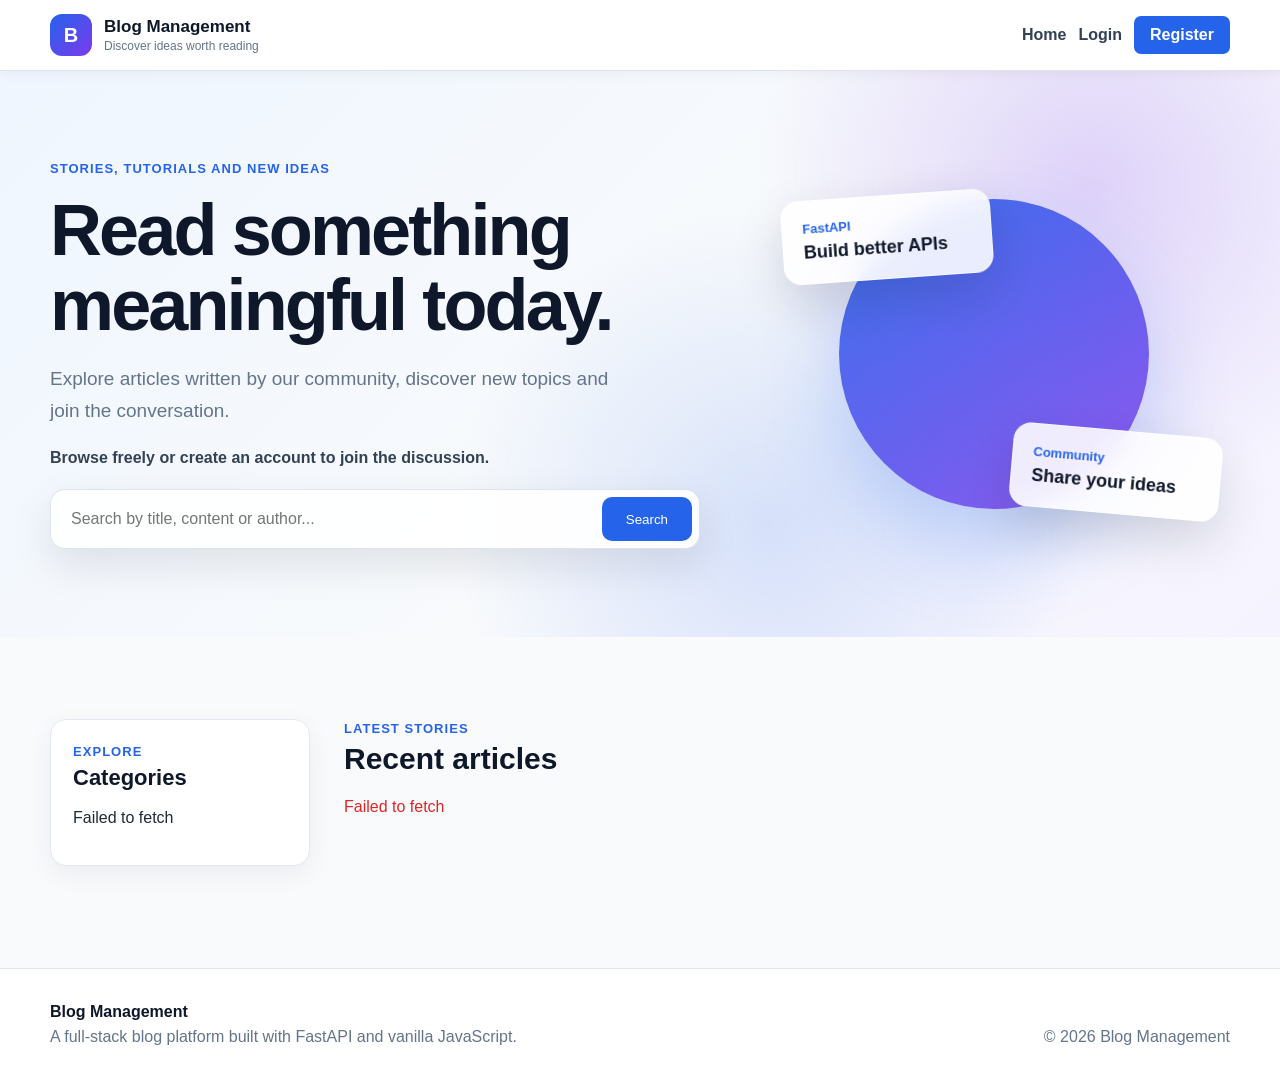
==== frontend/index.html @ 799d3f11 "simple Front has done" ====
<!DOCTYPE html>
<html lang="en">
<head>
    <meta charset="UTF-8">

    <meta
        name="viewport"
        content="width=device-width, initial-scale=1.0"
    >

    <title>Blog Management</title>

    <link rel="stylesheet" href="css/style.css">
</head>

<body>

<header class="site-header home-header">
    <a class="site-brand" href="index.html">
        <span class="brand-icon">B</span>

        <span>
            <strong>Blog Management</strong>
            <small>Discover ideas worth reading</small>
        </span>
    </a>

    <nav class="header-actions">
        <a
            class="nav-link"
            href="index.html"
        >
            Home
        </a>

        <a
            id="dashboard-link"
            class="nav-link hidden"
            href="dashboard.html"
        >
            Dashboard
        </a>

        <a
            id="create-blog-link"
            class="primary-link hidden"
            href="create-blog.html"
        >
            Create blog
        </a>

        <a
            id="login-link"
            class="nav-link"
            href="login.html"
        >
            Login
        </a>

        <a
            id="register-link"
            class="primary-link"
            href="register.html"
        >
            Register
        </a>
        <a
            id="profile-link"
            class="nav-link hidden"
            href="profile.html"
        >
            Profile
        </a>
        
        <button
            id="logout-button"
            class="outline-button hidden"
            type="button"
        >
            Logout
        </button>
    </nav>
</header>


<main>
    <section class="hero-section">
        <div class="hero-content">
            <span class="hero-label">
                Stories, tutorials and new ideas
            </span>

            <h1>
                Read something meaningful today.
            </h1>

            <p>
                Explore articles written by our community,
                discover new topics and join the conversation.
            </p>

            <div class="hero-user-row">
                <p id="welcome-message">
                    Loading your account...
                </p>
            </div>

            <div class="hero-search">
                <input
                    id="search-input"
                    type="search"
                    placeholder="Search by title, content or author..."
                    aria-label="Search blogs"
                >

                <button
                    id="search-button"
                    type="button"
                >
                    Search
                </button>
            </div>
        </div>

        <div class="hero-decoration" aria-hidden="true">
            <div class="floating-card floating-card-one">
                <span>FastAPI</span>
                <strong>Build better APIs</strong>
            </div>

            <div class="floating-card floating-card-two">
                <span>Community</span>
                <strong>Share your ideas</strong>
            </div>

            <div class="hero-circle"></div>
        </div>
    </section>


    <section class="home-layout page-container">
        <aside class="categories-panel">
            <div class="panel-heading">
                <div>
                    <span class="section-label">Explore</span>
                    <h2>Categories</h2>
                </div>

                <button
                    id="clear-category-button"
                    class="text-button hidden"
                    type="button"
                >
                    Clear
                </button>
            </div>

            <p id="categories-message">
                Loading categories...
            </p>

            <div
                id="categories-container"
                class="category-chips"
            ></div>
        </aside>


        <div class="content-column">
            <section
                id="featured-section"
                class="featured-section hidden"
            >
                <div class="section-heading">
                    <div>
                        <span class="section-label">Featured</span>
                        <h2>Start with this article</h2>
                    </div>
                </div>

                <div id="featured-blog-container"></div>
            </section>


            <section class="latest-section">
                <div class="section-heading latest-heading">
                    <div>
                        <span class="section-label">Latest stories</span>
                        <h2 id="articles-title">Recent articles</h2>
                    </div>

                    <span
                        id="articles-count"
                        class="result-count"
                    ></span>
                </div>

                <div id="blogs-loading" class="loading-state">
                    <div class="loading-spinner"></div>
                    <p>Loading articles...</p>
                </div>

                <div
                    id="blogs-empty"
                    class="empty-state hidden"
                >
                    <div class="empty-icon">📚</div>
                    <h3>No articles found</h3>
                    <p>
                        Try another search term or select
                        a different category.
                    </p>
                </div>

                <p
                    id="blogs-message"
                    class="error-message"
                ></p>

                <div
                    id="blogs-container"
                    class="blogs-grid"
                ></div>

                <nav
                    id="pagination"
                    class="pagination hidden"
                    aria-label="Blog pagination"
                >
                    <button
                        id="previous-page-button"
                        class="outline-button"
                        type="button"
                    >
                        Previous
                    </button>

                    <span id="pagination-message">
                        Page 1
                    </span>

                    <button
                        id="next-page-button"
                        class="outline-button"
                        type="button"
                    >
                        Next
                    </button>
                </nav>
            </section>
        </div>
    </section>
</main>


<footer class="site-footer">
    <div>
        <strong>Blog Management</strong>

        <p>
            A full-stack blog platform built with FastAPI
            and vanilla JavaScript.
        </p>
    </div>

    <p>
        © <span id="current-year"></span> Blog Management
    </p>
</footer>


<script src="js/api.js"></script>
<script src="js/index.js"></script>

</body>
</html>
---- frontend/css/style.css ----
* {
    box-sizing: border-box;
}

body {
    margin: 0;
    font-family: Arial, sans-serif;
    background: #f4f6f8;
    color: #1f2937;
}

.site-header {
    display: flex;
    align-items: center;
    justify-content: space-between;
    gap: 24px;
    padding: 20px 32px;
    background: #ffffff;
    border-bottom: 1px solid #dfe3e8;
}

.site-header h1 {
    margin: 0 0 4px;
}

.site-header p {
    margin: 0;
    color: #6b7280;
}

button {
    cursor: pointer;
    border: 0;
    border-radius: 6px;
    padding: 10px 16px;
    background: #2563eb;
    color: white;
}

.page-container {
    width: min(1100px, calc(100% - 32px));
    margin: 32px auto;
}

.toolbar {
    display: flex;
    gap: 10px;
    margin-bottom: 30px;
}

.toolbar input {
    flex: 1;
    padding: 11px 12px;
    border: 1px solid #cbd5e1;
    border-radius: 6px;
}

.blogs-grid {
    display: grid;
    grid-template-columns: repeat(
        auto-fit,
        minmax(260px, 1fr)
    );
    gap: 20px;
}

.blog-card {
    overflow: hidden;
    background: white;
    border-radius: 10px;
    box-shadow: 0 4px 14px rgb(0 0 0 / 8%);
}

.blog-image {
    display: block;
    width: 100%;
    height: 190px;
    object-fit: cover;
}

.blog-card-content {
    padding: 18px;
}

.blog-card-content h3 {
    margin-top: 0;
}

.blog-meta {
    color: #6b7280;
    font-size: 14px;
}

.blog-card a {
    color: #2563eb;
    font-weight: 700;
    text-decoration: none;
}
.auth-page {
    min-height: 100vh;
    display: grid;
    place-items: center;
    padding: 24px;
    background:
        radial-gradient(
            circle at top left,
            rgba(37, 99, 235, 0.16),
            transparent 35%
        ),
        linear-gradient(135deg, #f8fafc, #eef2ff);
}

.auth-container {
    width: 100%;
    max-width: 440px;
}

.auth-card {
    padding: 36px;
    border: 1px solid rgba(148, 163, 184, 0.25);
    border-radius: 18px;
    background: rgba(255, 255, 255, 0.94);
    box-shadow: 0 24px 60px rgba(15, 23, 42, 0.12);
    backdrop-filter: blur(12px);
}

.auth-brand {
    margin-bottom: 28px;
    text-align: center;
}

.auth-badge {
    display: inline-block;
    margin-bottom: 14px;
    padding: 6px 10px;
    border-radius: 999px;
    background: #dbeafe;
    color: #1d4ed8;
    font-size: 13px;
    font-weight: 700;
}

.auth-brand h1 {
    margin: 0 0 10px;
    font-size: 32px;
    color: #0f172a;
}

.auth-brand p {
    margin: 0;
    color: #64748b;
    line-height: 1.6;
}

.auth-form {
    display: grid;
    gap: 18px;
}

.form-group {
    display: grid;
    gap: 8px;
}

.form-group label {
    font-size: 14px;
    font-weight: 700;
    color: #334155;
}

.form-group input {
    width: 100%;
    padding: 13px 14px;
    border: 1px solid #cbd5e1;
    border-radius: 10px;
    background: #ffffff;
    color: #0f172a;
    font: inherit;
    outline: none;
    transition:
        border-color 0.2s ease,
        box-shadow 0.2s ease;
}

.form-group input:focus {
    border-color: #2563eb;
    box-shadow: 0 0 0 4px rgba(37, 99, 235, 0.12);
}

.primary-button {
    width: 100%;
    padding: 13px 16px;
    border: 0;
    border-radius: 10px;
    background: #2563eb;
    color: #ffffff;
    font-size: 16px;
    font-weight: 700;
    cursor: pointer;
    transition:
        transform 0.2s ease,
        background 0.2s ease;
}

.primary-button:hover {
    background: #1d4ed8;
    transform: translateY(-1px);
}

.primary-button:disabled {
    cursor: not-allowed;
    opacity: 0.65;
    transform: none;
}

.form-message {
    min-height: 22px;
    margin: 0;
    text-align: center;
    color: #dc2626;
    font-size: 14px;
}

.auth-footer {
    margin: 24px 0 0;
    text-align: center;
    color: #64748b;
}

.auth-footer a {
    color: #2563eb;
    font-weight: 700;
    text-decoration: none;
}

.auth-footer a:hover {
    text-decoration: underline;
}

@media (max-width: 520px) {
    .auth-card {
        padding: 26px 20px;
    }

    .auth-brand h1 {
        font-size: 27px;
    }
}
.header-actions {
    display: flex;
    align-items: center;
    flex-wrap: wrap;
    gap: 12px;
}

.primary-link,
.secondary-link,
.small-link {
    text-decoration: none;
    font-weight: 700;
}

.primary-link {
    padding: 10px 16px;
    border-radius: 7px;
    background: #2563eb;
    color: #ffffff;
}

.secondary-link {
    color: #2563eb;
}

.dashboard-summary {
    display: grid;
    grid-template-columns:
        repeat(auto-fit, minmax(220px, 1fr));
    gap: 20px;
    margin-bottom: 28px;
}

.summary-card {
    display: grid;
    gap: 10px;
    padding: 22px;
    border-radius: 14px;
    background: #ffffff;
    box-shadow: 0 4px 14px rgb(0 0 0 / 7%);
}

.summary-card span {
    color: #64748b;
}

.summary-card strong {
    color: #0f172a;
    font-size: 34px;
}

.dashboard-section {
    padding: 24px;
    border-radius: 14px;
    background: #ffffff;
    box-shadow: 0 4px 14px rgb(0 0 0 / 7%);
}

.section-heading {
    display: flex;
    justify-content: space-between;
    gap: 20px;
    margin-bottom: 20px;
}

.section-heading h2 {
    margin: 0 0 6px;
}

.section-heading p {
    margin: 0;
    color: #64748b;
}

.table-wrapper {
    overflow-x: auto;
}

.dashboard-table {
    width: 100%;
    border-collapse: collapse;
}

.dashboard-table th,
.dashboard-table td {
    padding: 14px 12px;
    border-bottom: 1px solid #e2e8f0;
    text-align: left;
}

.dashboard-table th {
    color: #475569;
    font-size: 14px;
}

.table-actions {
    display: flex;
    align-items: center;
    flex-wrap: wrap;
    gap: 10px;
}

.small-link {
    color: #2563eb;
}

.danger-button {
    padding: 8px 12px;
    background: #dc2626;
}

.danger-button:hover {
    background: #b91c1c;
}

.editor-card {
    max-width: 820px;
    margin: 0 auto;
    padding: 28px;
    border-radius: 16px;
    background: #ffffff;
    box-shadow: 0 8px 28px rgb(0 0 0 / 8%);
}

.editor-form {
    display: grid;
    gap: 20px;
}

.editor-form textarea,
.editor-form select {
    width: 100%;
    padding: 13px 14px;
    border: 1px solid #cbd5e1;
    border-radius: 10px;
    background: #ffffff;
    color: #0f172a;
    font: inherit;
    outline: none;
}

.editor-form textarea {
    resize: vertical;
    line-height: 1.6;
}

.editor-form textarea:focus,
.editor-form select:focus {
    border-color: #2563eb;
    box-shadow: 0 0 0 4px rgba(37, 99, 235, 0.12);
}
.hidden {
    display: none !important;
}

.blog-details {
    overflow: hidden;
    margin-bottom: 34px;
    border-radius: 16px;
    background: #ffffff;
    box-shadow: 0 8px 28px rgb(0 0 0 / 8%);
}

.blog-details-image {
    display: block;
    width: 100%;
    max-height: 520px;
    object-fit: cover;
}

.blog-details-content {
    padding: 32px;
}

.blog-details-meta {
    display: flex;
    flex-wrap: wrap;
    gap: 12px;
    margin-bottom: 14px;
    color: #64748b;
    font-size: 14px;
}

.blog-details-meta span:first-child {
    padding: 5px 10px;
    border-radius: 999px;
    background: #dbeafe;
    color: #1d4ed8;
    font-weight: 700;
}

.blog-details h2 {
    margin: 0 0 10px;
    color: #0f172a;
    font-size: clamp(30px, 5vw, 48px);
}

.blog-date {
    color: #64748b;
}

.blog-body {
    margin-top: 28px;
    color: #334155;
    font-size: 18px;
    line-height: 1.85;
    white-space: pre-wrap;
}

.comments-section {
    padding: 26px;
    border-radius: 16px;
    background: #ffffff;
    box-shadow: 0 8px 28px rgb(0 0 0 / 8%);
}

.comment-form {
    display: grid;
    gap: 12px;
    margin: 24px 0;
}

.comment-form textarea {
    width: 100%;
    padding: 13px 14px;
    border: 1px solid #cbd5e1;
    border-radius: 10px;
    font: inherit;
    line-height: 1.5;
    resize: vertical;
}

.comments-list {
    display: grid;
    gap: 16px;
}

.comment-card {
    padding: 18px;
    border: 1px solid #e2e8f0;
    border-radius: 12px;
    background: #f8fafc;
}

.comment-header {
    display: flex;
    align-items: flex-start;
    justify-content: space-between;
    gap: 16px;
}

.comment-header p {
    margin: 5px 0 0;
    color: #64748b;
    font-size: 13px;
}

.comment-actions {
    display: flex;
    gap: 8px;
}

.small-button {
    padding: 8px 12px;
    background: #475569;
}

.comment-text {
    margin: 16px 0 0;
    color: #334155;
    line-height: 1.65;
    white-space: pre-wrap;
}
.current-image-section {
    display: grid;
    gap: 10px;
}

.field-label {
    margin: 0;
    color: #334155;
    font-size: 14px;
    font-weight: 700;
}

.field-help {
    color: #64748b;
    line-height: 1.5;
}

.current-blog-image {
    width: min(100%, 420px);
    max-height: 260px;
    border-radius: 12px;
    object-fit: cover;
    box-shadow: 0 4px 14px rgb(0 0 0 / 10%);
}
.category-management {
    margin-top: 28px;
}

.category-form {
    display: flex;
    gap: 12px;
    margin-bottom: 18px;
}

.category-form input {
    flex: 1;
    padding: 12px 14px;
    border: 1px solid #cbd5e1;
    border-radius: 10px;
    font: inherit;
}

.categories-list {
    display: grid;
    gap: 12px;
}

.category-item {
    display: flex;
    align-items: center;
    justify-content: space-between;
    gap: 16px;
    padding: 14px 16px;
    border: 1px solid #e2e8f0;
    border-radius: 10px;
    background: #f8fafc;
}

@media (max-width: 640px) {
    .category-form {
        flex-direction: column;
    }
}
:root {
    --primary: #2563eb;
    --primary-dark: #1d4ed8;
    --primary-soft: #dbeafe;
    --heading: #0f172a;
    --text: #334155;
    --muted: #64748b;
    --border: #e2e8f0;
    --surface: #ffffff;
    --background: #f8fafc;
}

body {
    background: var(--background);
}

.home-header {
    position: sticky;
    top: 0;
    z-index: 20;
    padding: 14px max(24px, calc((100% - 1180px) / 2));
    box-shadow: 0 1px 14px rgb(15 23 42 / 6%);
}

.site-brand {
    display: flex;
    align-items: center;
    gap: 12px;
    color: var(--heading);
    text-decoration: none;
}

.site-brand > span:last-child {
    display: grid;
    gap: 2px;
}

.site-brand strong {
    font-size: 17px;
}

.site-brand small {
    color: var(--muted);
    font-size: 12px;
}

.brand-icon {
    display: grid;
    width: 42px;
    height: 42px;
    place-items: center;
    border-radius: 12px;
    background: linear-gradient(
        135deg,
        var(--primary),
        #7c3aed
    );
    color: white;
    font-size: 20px;
    font-weight: 800;
}

.nav-link {
    color: var(--text);
    font-weight: 700;
    text-decoration: none;
}

.nav-link:hover {
    color: var(--primary);
}

.outline-button {
    padding: 10px 16px;
    border: 1px solid #cbd5e1;
    background: white;
    color: var(--text);
}

.outline-button:hover {
    border-color: var(--primary);
    color: var(--primary);
}

.hero-section {
    position: relative;
    display: grid;
    grid-template-columns: minmax(0, 1.2fr) minmax(320px, 0.8fr);
    min-height: 520px;
    overflow: hidden;
    padding: 88px max(24px, calc((100% - 1180px) / 2));
    background:
        radial-gradient(
            circle at 85% 20%,
            rgb(124 58 237 / 20%),
            transparent 28%
        ),
        radial-gradient(
            circle at 60% 80%,
            rgb(37 99 235 / 16%),
            transparent 35%
        ),
        linear-gradient(
            135deg,
            #eff6ff,
            #f8fafc 55%,
            #f5f3ff
        );
}

.hero-content {
    position: relative;
    z-index: 2;
    align-self: center;
    max-width: 680px;
}

.hero-label,
.section-label {
    color: var(--primary);
    font-size: 13px;
    font-weight: 800;
    letter-spacing: 0.08em;
    text-transform: uppercase;
}

.hero-content h1 {
    max-width: 650px;
    margin: 16px 0 20px;
    color: var(--heading);
    font-size: clamp(42px, 7vw, 72px);
    line-height: 1.04;
    letter-spacing: -0.04em;
}

.hero-content > p {
    max-width: 590px;
    margin: 0;
    color: var(--muted);
    font-size: 19px;
    line-height: 1.7;
}

.hero-user-row p {
    margin: 22px 0;
    color: var(--text);
    font-weight: 700;
}

.hero-search {
    display: flex;
    max-width: 650px;
    padding: 7px;
    border: 1px solid rgb(148 163 184 / 30%);
    border-radius: 15px;
    background: rgb(255 255 255 / 90%);
    box-shadow: 0 16px 40px rgb(15 23 42 / 10%);
}

.hero-search input {
    min-width: 0;
    flex: 1;
    padding: 13px;
    border: 0;
    background: transparent;
    font: inherit;
    outline: none;
}

.hero-search button {
    padding-inline: 24px;
    border-radius: 10px;
}

.hero-decoration {
    position: relative;
    min-height: 340px;
}

.hero-circle {
    position: absolute;
    top: 50%;
    left: 50%;
    width: 310px;
    height: 310px;
    transform: translate(-50%, -50%);
    border-radius: 50%;
    background:
        linear-gradient(
            145deg,
            rgb(37 99 235 / 90%),
            rgb(124 58 237 / 84%)
        );
    box-shadow:
        0 40px 80px rgb(37 99 235 / 25%);
}

.floating-card {
    position: absolute;
    z-index: 2;
    display: grid;
    gap: 6px;
    width: 210px;
    padding: 20px;
    border: 1px solid rgb(255 255 255 / 60%);
    border-radius: 18px;
    background: rgb(255 255 255 / 88%);
    box-shadow: 0 20px 50px rgb(15 23 42 / 15%);
    backdrop-filter: blur(14px);
}

.floating-card span {
    color: var(--primary);
    font-size: 13px;
    font-weight: 800;
}

.floating-card strong {
    color: var(--heading);
    font-size: 18px;
}

.floating-card-one {
    top: 36px;
    left: 5%;
    transform: rotate(-4deg);
}

.floating-card-two {
    right: 2%;
    bottom: 35px;
    transform: rotate(5deg);
}

.home-layout {
    display: grid;
    grid-template-columns: 260px minmax(0, 1fr);
    align-items: start;
    gap: 34px;
    width: min(1180px, calc(100% - 32px));
    padding-block: 50px 70px;
}

.categories-panel {
    position: sticky;
    top: 96px;
    padding: 22px;
    border: 1px solid var(--border);
    border-radius: 16px;
    background: var(--surface);
    box-shadow: 0 8px 26px rgb(15 23 42 / 6%);
}

.panel-heading {
    display: flex;
    align-items: flex-start;
    justify-content: space-between;
    gap: 12px;
    margin-bottom: 18px;
}

.panel-heading h2 {
    margin: 5px 0 0;
    color: var(--heading);
    font-size: 22px;
}

.text-button {
    padding: 0;
    background: transparent;
    color: var(--primary);
    font-weight: 700;
}

.category-chips {
    display: grid;
    gap: 9px;
}

.category-chip {
    width: 100%;
    padding: 11px 13px;
    border: 1px solid var(--border);
    background: #f8fafc;
    color: var(--text);
    text-align: left;
    transition:
        border-color 0.2s ease,
        background 0.2s ease,
        color 0.2s ease,
        transform 0.2s ease;
}

.category-chip:hover {
    border-color: #93c5fd;
    background: #eff6ff;
    color: var(--primary);
    transform: translateX(3px);
}

.category-chip.active {
    border-color: var(--primary);
    background: var(--primary);
    color: white;
}

.content-column {
    min-width: 0;
}

.featured-section {
    margin-bottom: 52px;
}

.section-heading {
    margin-bottom: 22px;
}

.section-heading h2 {
    margin: 5px 0 0;
    color: var(--heading);
    font-size: 30px;
}

.latest-heading {
    display: flex;
    align-items: flex-end;
    justify-content: space-between;
    gap: 20px;
}

.result-count {
    color: var(--muted);
    font-size: 14px;
    font-weight: 700;
}

.featured-blog-card {
    display: grid;
    grid-template-columns: minmax(280px, 0.95fr) minmax(0, 1.05fr);
    overflow: hidden;
    border: 1px solid var(--border);
    border-radius: 20px;
    background: var(--surface);
    box-shadow: 0 16px 40px rgb(15 23 42 / 8%);
}

.featured-image-wrapper {
    display: block;
    min-height: 370px;
}

.featured-image {
    width: 100%;
    height: 100%;
    object-fit: cover;
}

.featured-placeholder,
.blog-card-placeholder {
    display: grid;
    place-items: center;
    background:
        linear-gradient(
            135deg,
            #dbeafe,
            #ede9fe
        );
    color: var(--primary);
    font-weight: 800;
}

.featured-content {
    display: flex;
    flex-direction: column;
    justify-content: center;
    padding: 38px;
}

.featured-content h3 {
    margin: 16px 0;
    font-size: clamp(28px, 4vw, 40px);
    line-height: 1.15;
}

.featured-content h3 a,
.modern-blog-card h3 a {
    color: var(--heading);
    text-decoration: none;
}

.featured-content h3 a:hover,
.modern-blog-card h3 a:hover {
    color: var(--primary);
}

.featured-content > p {
    margin: 0 0 22px;
    color: var(--muted);
    font-size: 16px;
    line-height: 1.75;
}

.blog-category-badge {
    width: fit-content;
    padding: 6px 10px;
    border-radius: 999px;
    background: var(--primary-soft);
    color: var(--primary-dark);
    font-size: 12px;
    font-weight: 800;
}

.blog-card-footer {
    display: flex;
    flex-wrap: wrap;
    gap: 9px 16px;
    color: var(--muted);
    font-size: 13px;
}

.read-more-link {
    display: inline-block;
    width: fit-content;
    margin-top: 24px;
    color: var(--primary);
    font-weight: 800;
    text-decoration: none;
}

.read-more-link:hover {
    color: var(--primary-dark);
}

.blogs-grid {
    display: grid;
    grid-template-columns:
        repeat(2, minmax(0, 1fr));
    gap: 24px;
}

.modern-blog-card {
    display: flex;
    min-width: 0;
    flex-direction: column;
    overflow: hidden;
    border: 1px solid var(--border);
    border-radius: 18px;
    background: var(--surface);
    box-shadow: 0 7px 24px rgb(15 23 42 / 6%);
    transition:
        transform 0.2s ease,
        box-shadow 0.2s ease;
}

.modern-blog-card:hover {
    transform: translateY(-5px);
    box-shadow: 0 18px 38px rgb(15 23 42 / 11%);
}

.blog-card-image-link {
    display: block;
    height: 220px;
}

.blog-card-image {
    width: 100%;
    height: 100%;
    object-fit: cover;
}

.modern-blog-content {
    display: flex;
    flex: 1;
    flex-direction: column;
    padding: 22px;
}

.blog-card-top {
    display: flex;
    align-items: center;
    justify-content: space-between;
    gap: 12px;
}

.blog-view-count {
    color: var(--muted);
    font-size: 12px;
    font-weight: 700;
}

.modern-blog-card h3 {
    margin: 17px 0 12px;
    font-size: 23px;
    line-height: 1.3;
}

.blog-excerpt {
    flex: 1;
    margin: 0 0 20px;
    color: var(--muted);
    line-height: 1.7;
}

.loading-state,
.empty-state {
    display: grid;
    min-height: 230px;
    place-items: center;
    align-content: center;
    text-align: center;
}

.loading-spinner {
    width: 42px;
    height: 42px;
    margin-bottom: 12px;
    border: 4px solid #dbeafe;
    border-top-color: var(--primary);
    border-radius: 50%;
    animation: spin 0.85s linear infinite;
}

@keyframes spin {
    to {
        transform: rotate(360deg);
    }
}

.empty-icon {
    margin-bottom: 8px;
    font-size: 44px;
}

.empty-state h3 {
    margin: 5px 0;
    color: var(--heading);
}

.empty-state p {
    max-width: 380px;
    margin: 5px auto;
    color: var(--muted);
}

.error-message {
    color: #dc2626;
}

.pagination {
    display: flex;
    align-items: center;
    justify-content: center;
    gap: 18px;
    margin-top: 38px;
}

.pagination span {
    color: var(--text);
    font-weight: 700;
}

.site-footer {
    display: flex;
    align-items: flex-end;
    justify-content: space-between;
    gap: 30px;
    padding: 34px max(24px, calc((100% - 1180px) / 2));
    border-top: 1px solid var(--border);
    background: var(--surface);
    color: var(--muted);
}

.site-footer strong {
    color: var(--heading);
}

.site-footer p {
    margin: 7px 0 0;
}

@media (max-width: 980px) {
    .hero-section {
        grid-template-columns: 1fr;
    }

    .hero-decoration {
        display: none;
    }

    .home-layout {
        grid-template-columns: 1fr;
    }

    .categories-panel {
        position: static;
    }

    .category-chips {
        display: flex;
        flex-wrap: wrap;
    }

    .category-chip {
        width: auto;
    }

    .featured-blog-card {
        grid-template-columns: 1fr;
    }

    .featured-image-wrapper {
        min-height: 300px;
    }
}

@media (max-width: 720px) {
    .home-header {
        position: static;
        align-items: flex-start;
        flex-direction: column;
    }

    .header-actions {
        width: 100%;
    }

    .hero-section {
        min-height: auto;
        padding-block: 64px;
    }

    .hero-content h1 {
        font-size: 45px;
    }

    .hero-search {
        align-items: stretch;
        flex-direction: column;
        background: transparent;
        box-shadow: none;
    }

    .hero-search input {
        border: 1px solid var(--border);
        border-radius: 10px;
        background: white;
    }

    .blogs-grid {
        grid-template-columns: 1fr;
    }

    .featured-content {
        padding: 25px;
    }

    .latest-heading,
    .site-footer {
        align-items: flex-start;
        flex-direction: column;
    }
}
.profile-page {
    display: grid;
    min-height: calc(100vh - 140px);
    place-items: start center;
    padding-top: 60px;
}

.profile-card {
    display: grid;
    grid-template-columns: 150px minmax(0, 1fr);
    gap: 32px;
    width: min(760px, 100%);
    padding: 34px;
    border: 1px solid var(--border);
    border-radius: 20px;
    background: var(--surface);
    box-shadow: 0 18px 45px rgb(15 23 42 / 10%);
}

.profile-avatar {
    display: grid;
    width: 130px;
    height: 130px;
    place-items: center;
    border-radius: 50%;
    background:
        linear-gradient(
            135deg,
            var(--primary),
            #7c3aed
        );
    color: white;
    font-size: 54px;
    font-weight: 800;
}

.profile-main h1 {
    margin: 16px 0 6px;
    color: var(--heading);
    font-size: 34px;
}

.profile-role {
    margin: 0 0 28px;
    color: var(--muted);
}

.profile-details {
    display: grid;
    gap: 14px;
}

.profile-details article {
    display: grid;
    gap: 5px;
    padding: 15px 17px;
    border: 1px solid var(--border);
    border-radius: 12px;
    background: #f8fafc;
}

.profile-details span {
    color: var(--muted);
    font-size: 13px;
    font-weight: 700;
    text-transform: uppercase;
}

.profile-details strong {
    color: var(--heading);
    overflow-wrap: anywhere;
}

@media (max-width: 680px) {
    .profile-card {
        grid-template-columns: 1fr;
        text-align: center;
    }

    .profile-avatar {
        margin: 0 auto;
    }

    .profile-details {
        text-align: left;
    }
}
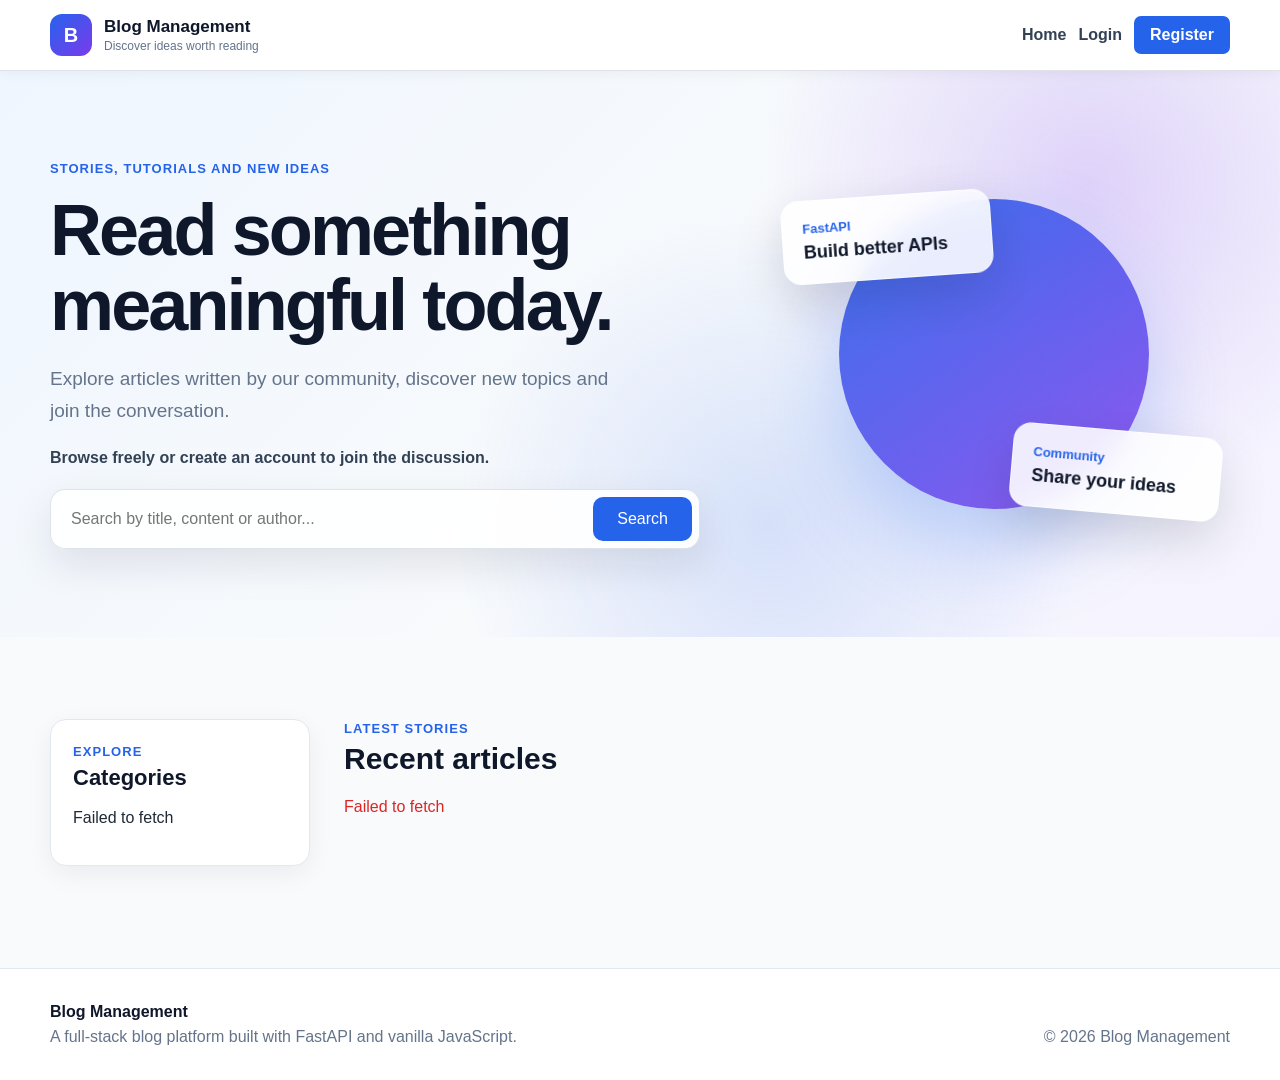
==== commit 92f87c3d: "polished both frontend and backend" ====
--- a/frontend/index.html
+++ b/frontend/index.html
@@ -9,6 +9,17 @@
     >
 
     <title>Blog Management</title>
+
+    <meta
+        name="description"
+        content="Discover articles, tutorials and ideas from the Blog Management community."
+    >
+
+    <link
+        rel="icon"
+        type="image/svg+xml"
+        href="data:image/svg+xml,%3Csvg xmlns='http://www.w3.org/2000/svg' viewBox='0 0 100 100'%3E%3Crect width='100' height='100' rx='22' fill='%232563eb'/%3E%3Ctext x='50' y='68' font-size='58' font-family='Arial, sans-serif' font-weight='800' fill='white' text-anchor='middle'%3EB%3C/text%3E%3C/svg%3E"
+    >
 
     <link rel="stylesheet" href="css/style.css">
 </head>
--- a/frontend/css/style.css
+++ b/frontend/css/style.css
@@ -4,7 +4,14 @@
 
 body {
     margin: 0;
-    font-family: Arial, sans-serif;
+    font-family:
+        -apple-system,
+        BlinkMacSystemFont,
+        "Segoe UI",
+        Roboto,
+        Helvetica,
+        Arial,
+        sans-serif;
     background: #f4f6f8;
     color: #1f2937;
 }
@@ -35,6 +42,31 @@
     padding: 10px 16px;
     background: #2563eb;
     color: white;
+    font: inherit;
+    transition:
+        background 0.2s ease,
+        transform 0.2s ease,
+        box-shadow 0.2s ease,
+        opacity 0.2s ease,
+        filter 0.2s ease;
+}
+
+button:hover:not(:disabled) {
+    filter: brightness(0.94);
+}
+
+button:disabled {
+    cursor: not-allowed;
+    opacity: 0.65;
+}
+
+a:focus-visible,
+button:focus-visible,
+input:focus-visible,
+textarea:focus-visible,
+select:focus-visible {
+    outline: 2px solid #2563eb;
+    outline-offset: 2px;
 }
 
 .page-container {
@@ -1331,4 +1363,57 @@
     .profile-details {
         text-align: left;
     }
+}
+
+.page-heading {
+    margin-bottom: 28px;
+}
+
+.page-heading h1 {
+    margin: 0 0 6px;
+    color: var(--heading);
+    font-size: clamp(26px, 4vw, 34px);
+}
+
+.page-heading p {
+    margin: 0;
+    color: var(--muted);
+}
+
+.state-message {
+    padding: 18px 0;
+    color: var(--muted);
+}
+
+.char-counter {
+    justify-self: end;
+    color: var(--muted);
+    font-size: 12px;
+}
+
+.image-preview {
+    display: block;
+    width: min(100%, 320px);
+    max-height: 220px;
+    margin-top: 10px;
+    border-radius: 12px;
+    object-fit: cover;
+    box-shadow: 0 4px 14px rgb(0 0 0 / 10%);
+}
+
+.dashboard-table tbody tr {
+    transition: background 0.15s ease;
+}
+
+.dashboard-table tbody tr:hover {
+    background: #f8fafc;
+}
+
+.small-button:hover:not(:disabled) {
+    background: #334155;
+}
+
+.comment-form textarea:focus {
+    border-color: var(--primary);
+    box-shadow: 0 0 0 4px rgba(37, 99, 235, 0.12);
 }
